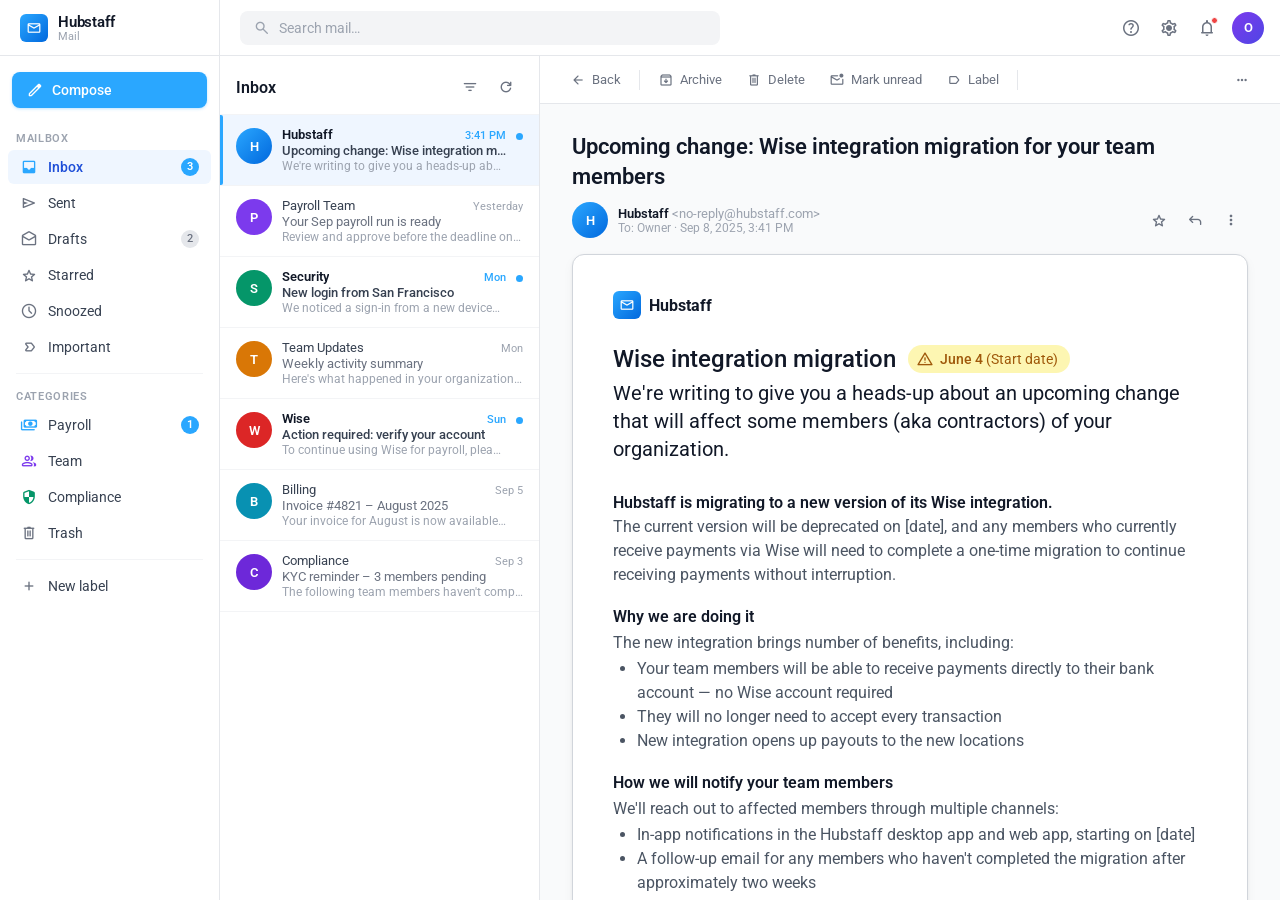
==== wise-email.html @ 93761c5d "Add Wise migration owner-side prototype (pre & post launch)" ====
<!DOCTYPE html>
<html lang="en">
<head>
<meta charset="UTF-8" />
<meta name="viewport" content="width=device-width, initial-scale=1" />
<title>Inbox – Hubstaff Mail</title>
<link rel="preconnect" href="https://fonts.googleapis.com" />
<link rel="preconnect" href="https://fonts.gstatic.com" crossorigin />
<link href="https://fonts.googleapis.com/css2?family=Roboto:wght@300;400;500;600;700&display=swap" rel="stylesheet" />
<link href="https://fonts.googleapis.com/css2?family=Material+Symbols+Rounded:opsz,wght,FILL,GRAD@18,400,0,0&display=swap" rel="stylesheet" />
<style>
  *, *::before, *::after { box-sizing: border-box; margin: 0; padding: 0; }

  html, body {
    height: 100%;
    font-family: 'Roboto', sans-serif;
    background: #f9fafb;
    color: #111827;
    overflow: hidden;
  }

  .icon {
    font-family: 'Material Symbols Rounded', sans-serif;
    font-weight: 400;
    font-style: normal;
    font-variation-settings: 'FILL' 0, 'wght' 400, 'GRAD' 0, 'opsz' 18;
    line-height: 1;
    display: inline-block;
    white-space: nowrap;
    user-select: none;
  }
  .icon-fill { font-variation-settings: 'FILL' 1, 'wght' 400, 'GRAD' 0, 'opsz' 18; }

  /* ══════════════════════════════════════════════════════════
     APP SHELL
  ══════════════════════════════════════════════════════════ */
  .app {
    display: flex;
    flex-direction: column;
    height: 100vh;
  }

  /* ── Global topbar ── */
  .topbar {
    height: 56px;
    background: #fff;
    border-bottom: 1px solid #e5e7eb;
    display: flex;
    align-items: center;
    padding: 0 16px 0 0;
    gap: 0;
    flex-shrink: 0;
    z-index: 10;
  }

  .topbar-brand {
    width: 220px;
    display: flex;
    align-items: center;
    gap: 10px;
    padding: 0 20px;
    flex-shrink: 0;
    border-right: 1px solid #e5e7eb;
    height: 100%;
  }

  .brand-logo {
    width: 28px;
    height: 28px;
    border-radius: 6px;
    background: linear-gradient(135deg, #2aa7ff 0%, #0168dd 100%);
    display: flex;
    align-items: center;
    justify-content: center;
    flex-shrink: 0;
  }

  .brand-name {
    font-size: 15px;
    font-weight: 600;
    color: #111827;
    letter-spacing: -0.2px;
  }

  .brand-app {
    font-size: 11px;
    font-weight: 400;
    color: #9ca3af;
    margin-top: -1px;
  }

  .topbar-search {
    flex: 1;
    display: flex;
    align-items: center;
    gap: 8px;
    background: #f3f4f6;
    border: 1px solid transparent;
    border-radius: 8px;
    padding: 7px 12px;
    margin: 0 20px;
    max-width: 480px;
    cursor: text;
    transition: border-color 0.15s, background 0.15s;
  }
  .topbar-search:focus-within {
    background: #fff;
    border-color: #2aa7ff;
  }
  .topbar-search input {
    border: none;
    background: transparent;
    outline: none;
    font-family: 'Roboto', sans-serif;
    font-size: 14px;
    color: #374151;
    width: 100%;
  }
  .topbar-search input::placeholder { color: #9ca3af; }

  .topbar-actions {
    display: flex;
    align-items: center;
    gap: 4px;
    margin-left: auto;
  }

  .topbar-icon-btn {
    width: 34px;
    height: 34px;
    border-radius: 6px;
    border: none;
    background: none;
    cursor: pointer;
    display: flex;
    align-items: center;
    justify-content: center;
    color: #6b7280;
    position: relative;
    transition: background 0.12s;
  }
  .topbar-icon-btn:hover { background: #f3f4f6; }

  .avatar {
    width: 32px;
    height: 32px;
    border-radius: 50%;
    background: linear-gradient(135deg, #7c3aed, #4f46e5);
    color: #fff;
    font-size: 13px;
    font-weight: 600;
    display: flex;
    align-items: center;
    justify-content: center;
    flex-shrink: 0;
    cursor: pointer;
    margin-left: 4px;
  }

  /* ── Main content (below topbar) ── */
  .main {
    display: flex;
    flex: 1;
    overflow: hidden;
  }

  /* ══════════════════════════════════════════════════════════
     LEFT SIDEBAR NAV
  ══════════════════════════════════════════════════════════ */
  .sidebar {
    width: 220px;
    background: #fff;
    border-right: 1px solid #e5e7eb;
    display: flex;
    flex-direction: column;
    flex-shrink: 0;
    padding: 12px 0;
    overflow-y: auto;
  }

  .sidebar-compose {
    margin: 4px 12px 16px;
    display: flex;
    align-items: center;
    gap: 8px;
    background: #2aa7ff;
    color: #fff;
    border: none;
    border-radius: 8px;
    padding: 9px 14px;
    font-family: 'Roboto', sans-serif;
    font-size: 14px;
    font-weight: 500;
    cursor: pointer;
    transition: background 0.15s, box-shadow 0.15s;
    box-shadow: 0 1px 3px rgba(42,167,255,0.3);
  }
  .sidebar-compose:hover { background: #1a8fe0; box-shadow: 0 2px 6px rgba(42,167,255,0.4); }

  .sidebar-section-label {
    font-size: 11px;
    font-weight: 600;
    text-transform: uppercase;
    letter-spacing: 0.06em;
    color: #9ca3af;
    padding: 8px 16px 4px;
  }

  .nav-item {
    display: flex;
    align-items: center;
    gap: 10px;
    padding: 8px 12px;
    margin: 1px 8px;
    border-radius: 6px;
    cursor: pointer;
    font-size: 14px;
    color: #374151;
    transition: background 0.1s;
    position: relative;
    border: none;
    background: none;
    width: calc(100% - 16px);
    text-align: left;
    font-family: 'Roboto', sans-serif;
  }
  .nav-item:hover { background: #f3f4f6; }
  .nav-item.active {
    background: #eff6ff;
    color: #1d4ed8;
    font-weight: 500;
  }
  .nav-item.active .nav-icon { color: #2aa7ff; }

  .nav-icon {
    font-size: 18px;
    color: #6b7280;
    flex-shrink: 0;
    line-height: 18px;
  }
  .nav-item.active .nav-icon { color: #2aa7ff; }

  .nav-label { flex: 1; }

  .nav-badge {
    background: #2aa7ff;
    color: #fff;
    font-size: 11px;
    font-weight: 600;
    border-radius: 10px;
    padding: 1px 6px;
    min-width: 18px;
    text-align: center;
    line-height: 16px;
  }

  .nav-badge-gray {
    background: #e5e7eb;
    color: #6b7280;
    font-size: 11px;
    font-weight: 500;
    border-radius: 10px;
    padding: 1px 6px;
    min-width: 18px;
    text-align: center;
    line-height: 16px;
  }

  .sidebar-divider {
    height: 1px;
    background: #f3f4f6;
    margin: 8px 16px;
  }

  /* ══════════════════════════════════════════════════════════
     INBOX LIST PANEL
  ══════════════════════════════════════════════════════════ */
  .inbox-panel {
    width: 320px;
    border-right: 1px solid #e5e7eb;
    display: flex;
    flex-direction: column;
    flex-shrink: 0;
    background: #fff;
  }

  .inbox-header {
    padding: 14px 16px 10px;
    display: flex;
    align-items: center;
    justify-content: space-between;
    border-bottom: 1px solid #f3f4f6;
  }

  .inbox-title {
    font-size: 16px;
    font-weight: 600;
    color: #111827;
  }

  .inbox-tools {
    display: flex;
    align-items: center;
    gap: 2px;
  }

  .inbox-list {
    flex: 1;
    overflow-y: auto;
  }

  .inbox-item {
    display: flex;
    align-items: flex-start;
    gap: 10px;
    padding: 12px 16px;
    border-bottom: 1px solid #f3f4f6;
    cursor: pointer;
    transition: background 0.1s;
    position: relative;
  }
  .inbox-item:hover { background: #f9fafb; }
  .inbox-item.selected { background: #eff6ff; }
  .inbox-item.selected::before {
    content: '';
    position: absolute;
    left: 0;
    top: 0;
    bottom: 0;
    width: 3px;
    background: #2aa7ff;
    border-radius: 0 2px 2px 0;
  }

  .inbox-avatar {
    width: 36px;
    height: 36px;
    border-radius: 50%;
    display: flex;
    align-items: center;
    justify-content: center;
    font-size: 13px;
    font-weight: 600;
    color: #fff;
    flex-shrink: 0;
    margin-top: 1px;
  }

  .inbox-item-body { flex: 1; min-width: 0; }

  .inbox-item-row1 {
    display: flex;
    justify-content: space-between;
    align-items: baseline;
    gap: 8px;
  }

  .inbox-sender {
    font-size: 13px;
    font-weight: 600;
    color: #111827;
    white-space: nowrap;
    overflow: hidden;
    text-overflow: ellipsis;
  }
  .inbox-item:not(.unread) .inbox-sender { font-weight: 400; color: #374151; }

  .inbox-time {
    font-size: 11px;
    color: #9ca3af;
    white-space: nowrap;
    flex-shrink: 0;
  }
  .inbox-item.unread .inbox-time { color: #2aa7ff; font-weight: 500; }

  .inbox-subject {
    font-size: 13px;
    font-weight: 500;
    color: #374151;
    white-space: nowrap;
    overflow: hidden;
    text-overflow: ellipsis;
    margin-top: 1px;
  }
  .inbox-item:not(.unread) .inbox-subject { font-weight: 400; color: #6b7280; }

  .inbox-preview {
    font-size: 12px;
    color: #9ca3af;
    white-space: nowrap;
    overflow: hidden;
    text-overflow: ellipsis;
    margin-top: 1px;
  }

  .unread-dot {
    width: 7px;
    height: 7px;
    border-radius: 50%;
    background: #2aa7ff;
    flex-shrink: 0;
    margin-top: 6px;
  }

  /* ══════════════════════════════════════════════════════════
     EMAIL READING PANE
  ══════════════════════════════════════════════════════════ */
  .email-pane {
    flex: 1;
    display: flex;
    flex-direction: column;
    overflow: hidden;
    background: #f9fafb;
  }

  .email-pane-toolbar {
    height: 48px;
    background: #fff;
    border-bottom: 1px solid #e5e7eb;
    display: flex;
    align-items: center;
    padding: 0 20px;
    gap: 4px;
    flex-shrink: 0;
  }

  .toolbar-btn {
    display: flex;
    align-items: center;
    gap: 6px;
    padding: 5px 10px;
    border: none;
    border-radius: 6px;
    background: none;
    font-family: 'Roboto', sans-serif;
    font-size: 13px;
    color: #6b7280;
    cursor: pointer;
    transition: background 0.1s;
  }
  .toolbar-btn:hover { background: #f3f4f6; color: #374151; }
  .toolbar-btn .icon { font-size: 16px; }

  .toolbar-sep {
    width: 1px;
    height: 20px;
    background: #e5e7eb;
    margin: 0 4px;
  }

  .email-scroll {
    flex: 1;
    overflow-y: auto;
    padding: 28px 32px;
    display: flex;
    flex-direction: column;
    align-items: center;
  }

  /* ── Email subject header (above the card) ── */
  .email-subject-header {
    width: 100%;
    max-width: 760px;
    margin-bottom: 16px;
  }

  .email-subject-title {
    font-size: 22px;
    font-weight: 600;
    color: #111827;
    line-height: 30px;
    margin-bottom: 10px;
  }

  .email-meta-row {
    display: flex;
    align-items: center;
    gap: 10px;
  }

  .email-meta-avatar {
    width: 36px;
    height: 36px;
    border-radius: 50%;
    background: linear-gradient(135deg, #2aa7ff, #0168dd);
    display: flex;
    align-items: center;
    justify-content: center;
    font-size: 13px;
    font-weight: 600;
    color: #fff;
    flex-shrink: 0;
  }

  .email-meta-info { flex: 1; }

  .email-meta-sender {
    font-size: 13px;
    font-weight: 600;
    color: #111827;
  }

  .email-meta-addr {
    font-size: 12px;
    color: #9ca3af;
  }

  .email-meta-date {
    font-size: 12px;
    color: #9ca3af;
  }

  .email-meta-actions {
    display: flex;
    gap: 2px;
  }

  /* ══════════════════════════════════════════════════════════
     EMAIL CARD — Figma node 1034:335461, pixel-perfect
  ══════════════════════════════════════════════════════════ */
  .email-card {
    width: 100%;
    max-width: 760px;
    background: #fff;
    border: 1px solid #d1d5db;
    border-radius: 12px;
    padding: 36px 40px;
    display: flex;
    flex-direction: column;
    gap: 24px;
    box-shadow: 0 1px 3px rgba(0,0,0,0.06), 0 4px 12px rgba(0,0,0,0.04);
  }

  .email-logo {
    width: 124px;
    height: 27px;
    display: block;
    object-fit: contain;
    flex-shrink: 0;
  }

  .email-content {
    display: flex;
    flex-direction: column;
    gap: 28px;
  }

  /* Title block */
  .email-title-row { display: flex; flex-direction: column; gap: 4px; }

  .email-heading-row {
    display: flex;
    align-items: center;
    gap: 12px;
    flex-wrap: wrap;
  }

  .email-heading {
    font-size: 24px;
    font-weight: 500;
    line-height: 32px;
    color: #111827;
  }

  .pill-warning {
    display: inline-flex;
    align-items: center;
    background: #fdf6b2;
    border-radius: 9999px;
    padding: 4px 0;
    flex-shrink: 0;
  }
  .pill-warning-icon {
    display: flex;
    align-items: center;
    padding-left: 8px;
    padding-right: 2px;
  }
  .pill-warning-text {
    padding: 0 12px 0 4px;
    font-size: 14px;
    line-height: 20px;
    color: #9f580a;
  }
  .pill-warning-text strong { font-weight: 500; }

  .email-intro {
    font-size: 20px;
    font-weight: 400;
    line-height: 28px;
    color: #111827;
  }

  /* Sections */
  .email-sections { display: flex; flex-direction: column; gap: 20px; }
  .email-section  { display: flex; flex-direction: column; gap: 4px; }

  .sec-heading {
    font-size: 16px;
    font-weight: 600;
    line-height: 20px;
    color: #111827;
  }

  .sec-body {
    font-size: 16px;
    font-weight: 400;
    line-height: 24px;
    color: #4b5563;
  }
  .sec-body strong { font-weight: 600; color: #111827; }
  .sec-body b      { font-weight: 500; color: #111827; }

  .sec-body ul {
    list-style: disc;
    padding-left: 24px;
    margin: 0;
  }
  .sec-body ul li { line-height: 24px; }
  .sec-body p + ul { margin-top: 2px; }
  .sec-body ul + p { margin-top: 4px; }

  .email-divider {
    width: 100%;
    height: 1px;
    background: #e5e7eb;
  }

  /* Tracking row with CTA */
  .tracking-row {
    display: flex;
    align-items: flex-start;
    gap: 20px;
  }
  .tracking-text { flex: 1 0 0; min-width: 0; }
  .tracking-text .sec-body { margin-top: 4px; color: #6b7280; }
  .tracking-text .sec-body .inline-bold { color: #111827; font-weight: 400; }

  .btn-cta {
    display: inline-flex;
    align-items: center;
    gap: 8px;
    background: #2aa7ff;
    border: none;
    border-radius: 6px;
    padding: 6px 14px;
    font-family: 'Roboto', sans-serif;
    font-size: 14px;
    font-weight: 400;
    line-height: 20px;
    color: #fff;
    white-space: nowrap;
    cursor: pointer;
    text-decoration: none;
    flex-shrink: 0;
    margin-top: 2px;
    transition: background 0.15s, box-shadow 0.15s;
    box-shadow: 0 1px 3px rgba(42,167,255,0.3);
  }
  .btn-cta:hover { background: #1a8fe0; box-shadow: 0 2px 6px rgba(42,167,255,0.4); }

  /* Help links */
  .help-links { list-style: disc; padding-left: 24px; display: flex; flex-direction: column; gap: 4px; }
  .help-links li a {
    font-size: 16px;
    line-height: 20px;
    color: #0168dd;
    text-decoration: underline;
    text-underline-offset: 2px;
  }
  .help-links li a:hover { color: #0150b3; }

  /* Scrollbar */
  ::-webkit-scrollbar { width: 6px; height: 6px; }
  ::-webkit-scrollbar-track { background: transparent; }
  ::-webkit-scrollbar-thumb { background: #d1d5db; border-radius: 3px; }
  ::-webkit-scrollbar-thumb:hover { background: #9ca3af; }
</style>
</head>
<body>
<div class="app">

  <!-- ══════════ TOPBAR ══════════ -->
  <header class="topbar">
    <div class="topbar-brand">
      <div class="brand-logo">
        <span class="icon" style="font-size:16px;color:#fff;">mail</span>
      </div>
      <div>
        <div class="brand-name">Hubstaff</div>
        <div class="brand-app">Mail</div>
      </div>
    </div>

    <div class="topbar-search">
      <span class="icon" style="font-size:18px;color:#9ca3af;">search</span>
      <input type="text" placeholder="Search mail…" />
    </div>

    <div class="topbar-actions">
      <button class="topbar-icon-btn" title="Help">
        <span class="icon" style="font-size:20px;">help_outline</span>
      </button>
      <button class="topbar-icon-btn" title="Settings">
        <span class="icon" style="font-size:20px;">settings</span>
      </button>
      <button class="topbar-icon-btn" title="Notifications" style="position:relative;">
        <span class="icon" style="font-size:20px;">notifications_none</span>
        <span style="position:absolute;top:6px;right:6px;width:7px;height:7px;background:#ef4444;border-radius:50%;border:1.5px solid #fff;"></span>
      </button>
      <div class="avatar" title="Owner">O</div>
    </div>
  </header>

  <!-- ══════════ MAIN ══════════ -->
  <div class="main">

    <!-- ══════════ LEFT SIDEBAR ══════════ -->
    <nav class="sidebar">
      <button class="sidebar-compose">
        <span class="icon" style="font-size:18px;">edit</span>
        Compose
      </button>

      <div class="sidebar-section-label">Mailbox</div>

      <button class="nav-item active">
        <span class="icon icon-fill nav-icon">inbox</span>
        <span class="nav-label">Inbox</span>
        <span class="nav-badge">3</span>
      </button>

      <button class="nav-item">
        <span class="icon nav-icon">send</span>
        <span class="nav-label">Sent</span>
      </button>

      <button class="nav-item">
        <span class="icon nav-icon">drafts</span>
        <span class="nav-label">Drafts</span>
        <span class="nav-badge-gray">2</span>
      </button>

      <button class="nav-item">
        <span class="icon nav-icon">star_border</span>
        <span class="nav-label">Starred</span>
      </button>

      <button class="nav-item">
        <span class="icon nav-icon">schedule</span>
        <span class="nav-label">Snoozed</span>
      </button>

      <button class="nav-item">
        <span class="icon nav-icon">label_important</span>
        <span class="nav-label">Important</span>
      </button>

      <div class="sidebar-divider"></div>

      <div class="sidebar-section-label">Categories</div>

      <button class="nav-item">
        <span class="icon nav-icon" style="color:#2aa7ff;">payments</span>
        <span class="nav-label">Payroll</span>
        <span class="nav-badge">1</span>
      </button>

      <button class="nav-item">
        <span class="icon nav-icon" style="color:#7c3aed;">group</span>
        <span class="nav-label">Team</span>
      </button>

      <button class="nav-item">
        <span class="icon nav-icon" style="color:#059669;">security</span>
        <span class="nav-label">Compliance</span>
      </button>

      <button class="nav-item">
        <span class="icon nav-icon">delete_outline</span>
        <span class="nav-label">Trash</span>
      </button>

      <div class="sidebar-divider"></div>

      <button class="nav-item">
        <span class="icon nav-icon">add</span>
        <span class="nav-label">New label</span>
      </button>
    </nav>

    <!-- ══════════ INBOX LIST ══════════ -->
    <div class="inbox-panel">
      <div class="inbox-header">
        <span class="inbox-title">Inbox</span>
        <div class="inbox-tools">
          <button class="topbar-icon-btn"><span class="icon" style="font-size:18px;">filter_list</span></button>
          <button class="topbar-icon-btn"><span class="icon" style="font-size:18px;">refresh</span></button>
        </div>
      </div>

      <div class="inbox-list">

        <!-- Selected / open email -->
        <div class="inbox-item selected unread">
          <div class="inbox-avatar" style="background:linear-gradient(135deg,#2aa7ff,#0168dd);">H</div>
          <div class="inbox-item-body">
            <div class="inbox-item-row1">
              <span class="inbox-sender">Hubstaff</span>
              <span class="inbox-time">3:41 PM</span>
            </div>
            <div class="inbox-subject">Upcoming change: Wise integration migration for your team members</div>
            <div class="inbox-preview">We're writing to give you a heads-up about an upcoming…</div>
          </div>
          <div class="unread-dot"></div>
        </div>

        <div class="inbox-item">
          <div class="inbox-avatar" style="background:#7c3aed;">P</div>
          <div class="inbox-item-body">
            <div class="inbox-item-row1">
              <span class="inbox-sender">Payroll Team</span>
              <span class="inbox-time">Yesterday</span>
            </div>
            <div class="inbox-subject">Your Sep payroll run is ready</div>
            <div class="inbox-preview">Review and approve before the deadline on Sep 29…</div>
          </div>
        </div>

        <div class="inbox-item unread">
          <div class="inbox-avatar" style="background:#059669;">S</div>
          <div class="inbox-item-body">
            <div class="inbox-item-row1">
              <span class="inbox-sender">Security</span>
              <span class="inbox-time">Mon</span>
            </div>
            <div class="inbox-subject">New login from San Francisco</div>
            <div class="inbox-preview">We noticed a sign-in from a new device…</div>
          </div>
          <div class="unread-dot"></div>
        </div>

        <div class="inbox-item">
          <div class="inbox-avatar" style="background:#d97706;">T</div>
          <div class="inbox-item-body">
            <div class="inbox-item-row1">
              <span class="inbox-sender">Team Updates</span>
              <span class="inbox-time">Mon</span>
            </div>
            <div class="inbox-subject">Weekly activity summary</div>
            <div class="inbox-preview">Here's what happened in your organization last week…</div>
          </div>
        </div>

        <div class="inbox-item unread">
          <div class="inbox-avatar" style="background:#dc2626;">W</div>
          <div class="inbox-item-body">
            <div class="inbox-item-row1">
              <span class="inbox-sender">Wise</span>
              <span class="inbox-time">Sun</span>
            </div>
            <div class="inbox-subject">Action required: verify your account</div>
            <div class="inbox-preview">To continue using Wise for payroll, please verify…</div>
          </div>
          <div class="unread-dot"></div>
        </div>

        <div class="inbox-item">
          <div class="inbox-avatar" style="background:#0891b2;">B</div>
          <div class="inbox-item-body">
            <div class="inbox-item-row1">
              <span class="inbox-sender">Billing</span>
              <span class="inbox-time">Sep 5</span>
            </div>
            <div class="inbox-subject">Invoice #4821 – August 2025</div>
            <div class="inbox-preview">Your invoice for August is now available…</div>
          </div>
        </div>

        <div class="inbox-item">
          <div class="inbox-avatar" style="background:#6d28d9;">C</div>
          <div class="inbox-item-body">
            <div class="inbox-item-row1">
              <span class="inbox-sender">Compliance</span>
              <span class="inbox-time">Sep 3</span>
            </div>
            <div class="inbox-subject">KYC reminder – 3 members pending</div>
            <div class="inbox-preview">The following team members haven't completed KYC…</div>
          </div>
        </div>

      </div>
    </div>

    <!-- ══════════ EMAIL READING PANE ══════════ -->
    <div class="email-pane">
      <!-- Toolbar -->
      <div class="email-pane-toolbar">
        <button class="toolbar-btn">
          <span class="icon">arrow_back</span>
          Back
        </button>
        <div class="toolbar-sep"></div>
        <button class="toolbar-btn"><span class="icon">archive</span> Archive</button>
        <button class="toolbar-btn"><span class="icon">delete_outline</span> Delete</button>
        <button class="toolbar-btn"><span class="icon">mark_email_unread</span> Mark unread</button>
        <button class="toolbar-btn"><span class="icon">label_outline</span> Label</button>
        <div class="toolbar-sep"></div>
        <button class="toolbar-btn" style="margin-left:auto;"><span class="icon">more_horiz</span></button>
      </div>

      <!-- Scroll area -->
      <div class="email-scroll">

        <!-- Subject + sender meta above the card -->
        <div class="email-subject-header">
          <h1 class="email-subject-title">Upcoming change: Wise integration migration for your team members</h1>
          <div class="email-meta-row">
            <div class="email-meta-avatar">H</div>
            <div class="email-meta-info">
              <div class="email-meta-sender">Hubstaff <span style="font-weight:400;color:#9ca3af;">&lt;no-reply@hubstaff.com&gt;</span></div>
              <div class="email-meta-addr">To: Owner · Sep 8, 2025, 3:41 PM</div>
            </div>
            <div class="email-meta-actions">
              <button class="topbar-icon-btn"><span class="icon" style="font-size:18px;">star_border</span></button>
              <button class="topbar-icon-btn"><span class="icon" style="font-size:18px;">reply</span></button>
              <button class="topbar-icon-btn"><span class="icon" style="font-size:18px;">more_vert</span></button>
            </div>
          </div>
        </div>

        <!-- ─── EMAIL CARD — Figma 1034:335461 pixel-perfect ─── -->
        <div class="email-card">

          <!-- Hubstaff logo -->
          <img
            src="https://www.figma.com/api/mcp/asset/c0005088-0ebf-4650-bfe9-666f5b1b92e7"
            alt="Hubstaff"
            class="email-logo"
            onerror="this.style.display='none';this.insertAdjacentHTML('afterend','<div style=\'display:flex;align-items:center;gap:8px;\'><div style=\'width:28px;height:28px;border-radius:6px;background:linear-gradient(135deg,#2aa7ff,#0168dd);display:flex;align-items:center;justify-content:center;\'><span style=\'font-family:Material Symbols Rounded,sans-serif;font-size:16px;color:#fff;\'>&#xe158;</span></div><span style=\'font-size:16px;font-weight:700;color:#111827;\'>Hubstaff</span></div>');"
          />

          <div class="email-content">

            <!-- ── Title + intro ── -->
            <div class="email-title-row">
              <div class="email-heading-row">
                <h2 class="email-heading">Wise integration migration</h2>
                <div class="pill-warning">
                  <div class="pill-warning-icon">
                    <span class="icon" style="font-size:18px;color:#9f580a;">warning</span>
                  </div>
                  <span class="pill-warning-text"><strong>June 4</strong> (Start date)</span>
                </div>
              </div>
              <p class="email-intro">
                We're writing to give you a heads-up about an upcoming change that will affect some members (aka contractors) of your organization.
              </p>
            </div>

            <!-- ── Body sections ── -->
            <div class="email-sections">

              <div class="email-section">
                <p class="sec-body">
                  <strong>Hubstaff is migrating to a new version of its Wise integration.</strong><br/>
                  The current version will be deprecated on [date], and any members who currently receive payments via Wise will need to complete a one-time migration to continue receiving payments without interruption.
                </p>
              </div>

              <div class="email-section">
                <p class="sec-heading">Why we are doing it</p>
                <div class="sec-body">
                  <p>The new integration brings number of benefits, including:</p>
                  <ul>
                    <li>Your team members will be able to receive payments directly to their bank account — no Wise account required</li>
                    <li>They will no longer need to accept every transaction</li>
                    <li>New integration opens up payouts to the new locations</li>
                  </ul>
                </div>
              </div>

              <div class="email-section">
                <p class="sec-heading">How we will notify your team members</p>
                <div class="sec-body">
                  <p>We'll reach out to affected members through multiple channels:</p>
                  <ul>
                    <li>In-app notifications in the Hubstaff desktop app and web app, starting on [date]</li>
                    <li>A follow-up email for any members who haven't completed the migration after approximately two weeks</li>
                  </ul>
                  <p>The migration itself takes <b>less than 10 minutes</b> and only needs to be done once.</p>
                </div>
              </div>

              <div class="email-section">
                <p class="sec-body">
                  <strong>No action is required from you</strong><br/>
                  Your members will be guided through the migration directly.
                </p>
              </div>

              <div class="email-divider"></div>

              <!-- Tracking + CTA -->
              <div class="tracking-row">
                <div class="tracking-text">
                  <p class="sec-heading">Tracking progress from your end</p>
                  <p class="sec-body">
                    Once migration starts, you can track your team's progress on the
                    <span class="inline-bold">Manage Payroll page</span>,
                    where each member's status is visible at a glance.
                  </p>
                </div>
                <a href="wise-integrations.html" class="btn-cta">
                  Track migration progress
                  <span class="icon" style="font-size:18px;color:#fff;">arrow_forward</span>
                </a>
              </div>

              <div class="email-divider"></div>

              <div class="email-section">
                <p class="sec-heading">Need help?</p>
                <div style="display:flex;flex-direction:column;gap:8px;">
                  <p class="sec-body" style="color:#6b7280;">
                    If you or your members have questions about the migration, the following resources are available:
                  </p>
                  <ul class="help-links">
                    <li><a href="#">View the FAQ</a></li>
                    <li><a href="#">Contact our support team</a></li>
                  </ul>
                </div>
              </div>

            </div>
          </div>
        </div>

        <!-- Bottom padding -->
        <div style="height:40px;"></div>
      </div>
    </div>

  </div><!-- /.main -->
</div><!-- /.app -->
</body>
</html>
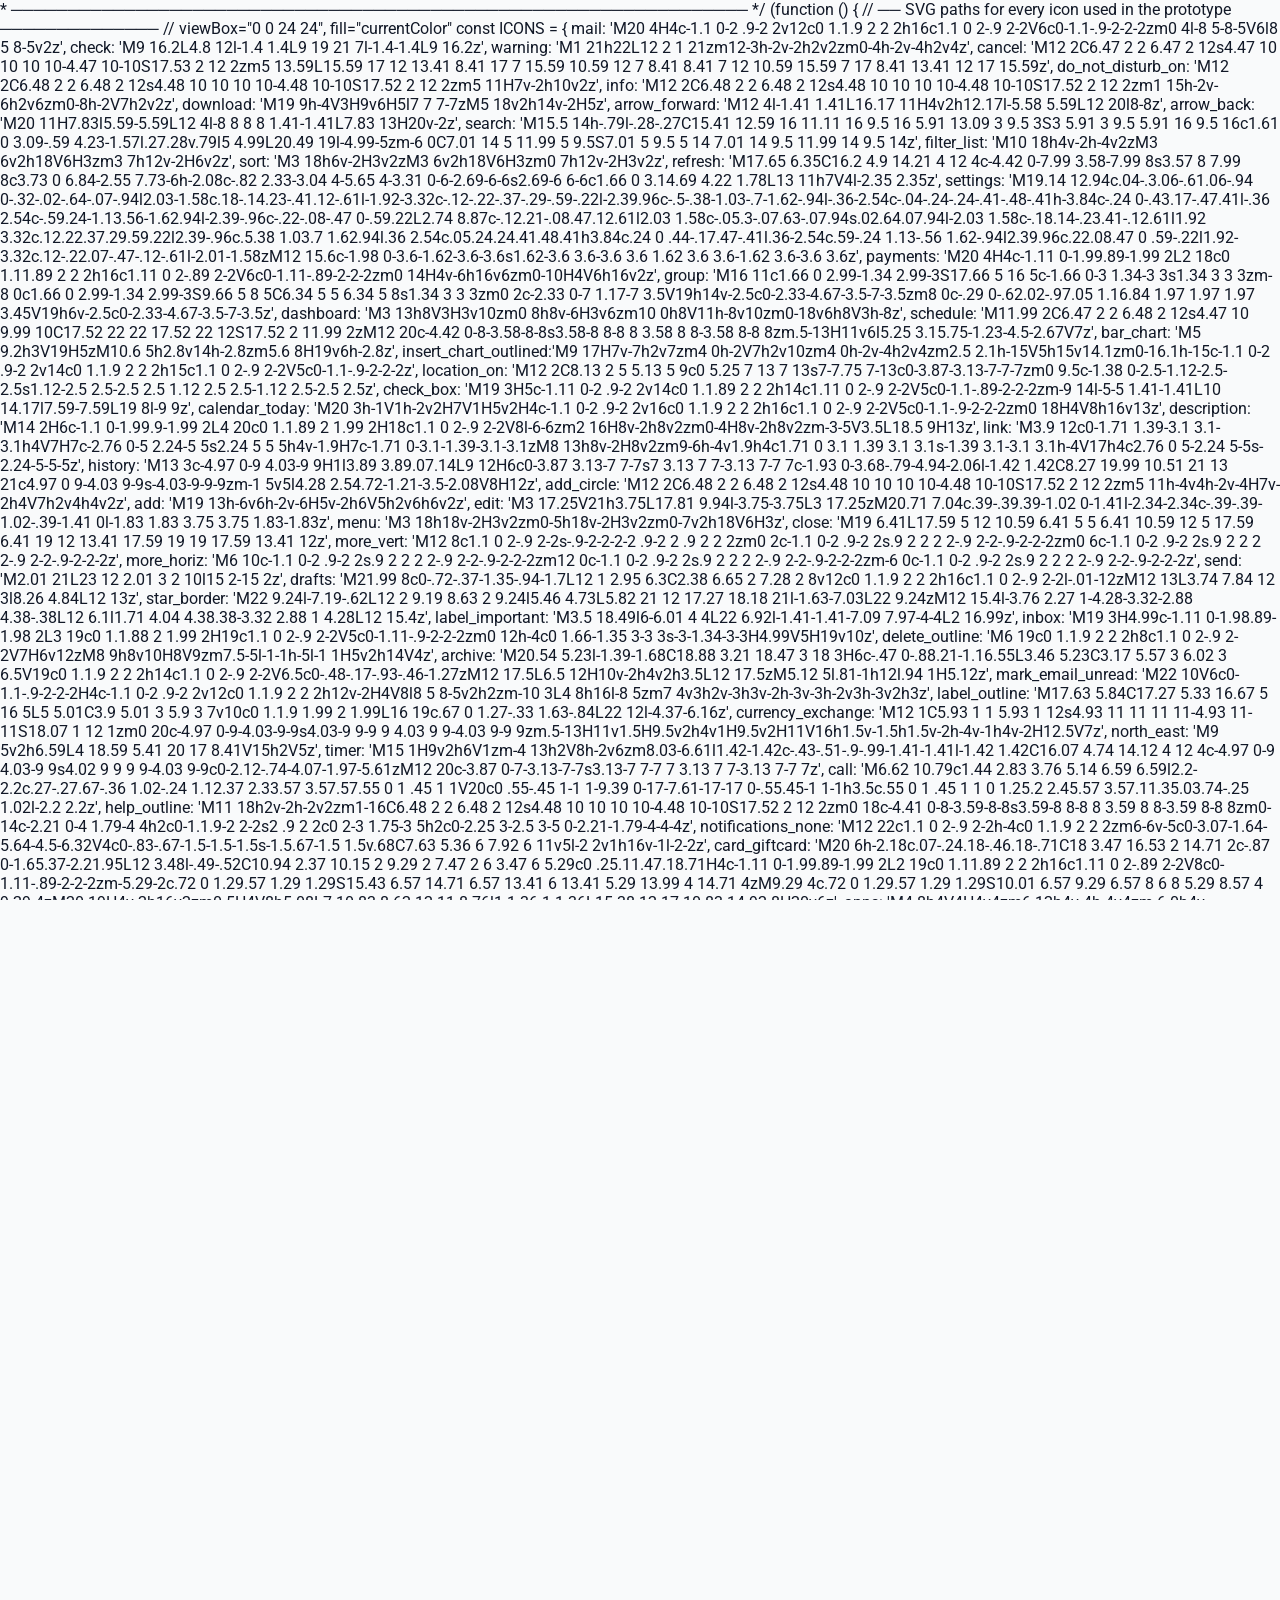
==== commit 43030cd9: "Fix icon fallback: SVG className TypeError was killing forEach loop" ====
--- a/wise-email.html
+++ b/wise-email.html
@@ -7,7 +7,6 @@
 <link rel="preconnect" href="https://fonts.googleapis.com" />
 <link rel="preconnect" href="https://fonts.gstatic.com" crossorigin />
 <link href="https://fonts.googleapis.com/css2?family=Roboto:wght@300;400;500;600;700&display=swap" rel="stylesheet" />
-<link href="https://fonts.googleapis.com/css2?family=Material+Symbols+Rounded:opsz,wght,FILL,GRAD@18,400,0,0&display=swap" rel="stylesheet" />
 <style>
   *, *::before, *::after { box-sizing: border-box; margin: 0; padding: 0; }
 
@@ -21,13 +20,25 @@
 
   .icon {
     font-family: 'Material Symbols Rounded', sans-serif;
-    font-weight: 400;
+    font-weight: normal;
     font-style: normal;
+    font-size: inherit;
     font-variation-settings: 'FILL' 0, 'wght' 400, 'GRAD' 0, 'opsz' 18;
     line-height: 1;
     display: inline-block;
     white-space: nowrap;
     user-select: none;
+    /* Cross-browser ligature support */
+    letter-spacing: normal;
+    text-transform: none;
+    word-wrap: normal;
+    direction: ltr;
+    font-feature-settings: 'liga' 1;
+    -webkit-font-feature-settings: 'liga' 1;
+    -moz-font-feature-settings: 'liga' 1;
+    -webkit-font-smoothing: antialiased;
+    -moz-osx-font-smoothing: grayscale;
+    text-rendering: optimizeLegibility;
   }
   .icon-fill { font-variation-settings: 'FILL' 1, 'wght' 400, 'GRAD' 0, 'opsz' 18; }
 
@@ -676,6 +687,148 @@
   ::-webkit-scrollbar-thumb { background: #d1d5db; border-radius: 3px; }
   ::-webkit-scrollbar-thumb:hover { background: #9ca3af; }
 </style>
+<script>
+/**
+ * icon-fallback.js
+ * ─────────────────────────────────────────────────────────────────
+ * Detects when Material Symbols Rounded fails to load (e.g. Brave
+ * shields, offline, ad blocker) and replaces every .icon span with
+ * an inline SVG — so icons always render regardless of network or
+ * browser security settings.
+ *
+ * Add to any prototype page:
+ *   <script src="icon-fallback.js"></script>
+ * ─────────────────────────────────────────────────────────────────
+ */
+(function () {
+  // ── SVG paths for every icon used in the prototype ──────────────
+  // viewBox="0 0 24 24", fill="currentColor"
+  const ICONS = {
+    mail:                 'M20 4H4c-1.1 0-2 .9-2 2v12c0 1.1.9 2 2 2h16c1.1 0 2-.9 2-2V6c0-1.1-.9-2-2-2zm0 4l-8 5-8-5V6l8 5 8-5v2z',
+    check:               'M9 16.2L4.8 12l-1.4 1.4L9 19 21 7l-1.4-1.4L9 16.2z',
+    warning:             'M1 21h22L12 2 1 21zm12-3h-2v-2h2v2zm0-4h-2v-4h2v4z',
+    cancel:              'M12 2C6.47 2 2 6.47 2 12s4.47 10 10 10 10-4.47 10-10S17.53 2 12 2zm5 13.59L15.59 17 12 13.41 8.41 17 7 15.59 10.59 12 7 8.41 8.41 7 12 10.59 15.59 7 17 8.41 13.41 12 17 15.59z',
+    do_not_disturb_on:   'M12 2C6.48 2 2 6.48 2 12s4.48 10 10 10 10-4.48 10-10S17.52 2 12 2zm5 11H7v-2h10v2z',
+    info:                'M12 2C6.48 2 2 6.48 2 12s4.48 10 10 10 10-4.48 10-10S17.52 2 12 2zm1 15h-2v-6h2v6zm0-8h-2V7h2v2z',
+    download:            'M19 9h-4V3H9v6H5l7 7 7-7zM5 18v2h14v-2H5z',
+    arrow_forward:       'M12 4l-1.41 1.41L16.17 11H4v2h12.17l-5.58 5.59L12 20l8-8z',
+    arrow_back:          'M20 11H7.83l5.59-5.59L12 4l-8 8 8 8 1.41-1.41L7.83 13H20v-2z',
+    search:              'M15.5 14h-.79l-.28-.27C15.41 12.59 16 11.11 16 9.5 16 5.91 13.09 3 9.5 3S3 5.91 3 9.5 5.91 16 9.5 16c1.61 0 3.09-.59 4.23-1.57l.27.28v.79l5 4.99L20.49 19l-4.99-5zm-6 0C7.01 14 5 11.99 5 9.5S7.01 5 9.5 5 14 7.01 14 9.5 11.99 14 9.5 14z',
+    filter_list:         'M10 18h4v-2h-4v2zM3 6v2h18V6H3zm3 7h12v-2H6v2z',
+    sort:                'M3 18h6v-2H3v2zM3 6v2h18V6H3zm0 7h12v-2H3v2z',
+    refresh:             'M17.65 6.35C16.2 4.9 14.21 4 12 4c-4.42 0-7.99 3.58-7.99 8s3.57 8 7.99 8c3.73 0 6.84-2.55 7.73-6h-2.08c-.82 2.33-3.04 4-5.65 4-3.31 0-6-2.69-6-6s2.69-6 6-6c1.66 0 3.14.69 4.22 1.78L13 11h7V4l-2.35 2.35z',
+    settings:            'M19.14 12.94c.04-.3.06-.61.06-.94 0-.32-.02-.64-.07-.94l2.03-1.58c.18-.14.23-.41.12-.61l-1.92-3.32c-.12-.22-.37-.29-.59-.22l-2.39.96c-.5-.38-1.03-.7-1.62-.94l-.36-2.54c-.04-.24-.24-.41-.48-.41h-3.84c-.24 0-.43.17-.47.41l-.36 2.54c-.59.24-1.13.56-1.62.94l-2.39-.96c-.22-.08-.47 0-.59.22L2.74 8.87c-.12.21-.08.47.12.61l2.03 1.58c-.05.3-.07.63-.07.94s.02.64.07.94l-2.03 1.58c-.18.14-.23.41-.12.61l1.92 3.32c.12.22.37.29.59.22l2.39-.96c.5.38 1.03.7 1.62.94l.36 2.54c.05.24.24.41.48.41h3.84c.24 0 .44-.17.47-.41l.36-2.54c.59-.24 1.13-.56 1.62-.94l2.39.96c.22.08.47 0 .59-.22l1.92-3.32c.12-.22.07-.47-.12-.61l-2.01-1.58zM12 15.6c-1.98 0-3.6-1.62-3.6-3.6s1.62-3.6 3.6-3.6 3.6 1.62 3.6 3.6-1.62 3.6-3.6 3.6z',
+    payments:            'M20 4H4c-1.11 0-1.99.89-1.99 2L2 18c0 1.11.89 2 2 2h16c1.11 0 2-.89 2-2V6c0-1.11-.89-2-2-2zm0 14H4v-6h16v6zm0-10H4V6h16v2z',
+    group:               'M16 11c1.66 0 2.99-1.34 2.99-3S17.66 5 16 5c-1.66 0-3 1.34-3 3s1.34 3 3 3zm-8 0c1.66 0 2.99-1.34 2.99-3S9.66 5 8 5C6.34 5 5 6.34 5 8s1.34 3 3 3zm0 2c-2.33 0-7 1.17-7 3.5V19h14v-2.5c0-2.33-4.67-3.5-7-3.5zm8 0c-.29 0-.62.02-.97.05 1.16.84 1.97 1.97 1.97 3.45V19h6v-2.5c0-2.33-4.67-3.5-7-3.5z',
+    dashboard:           'M3 13h8V3H3v10zm0 8h8v-6H3v6zm10 0h8V11h-8v10zm0-18v6h8V3h-8z',
+    schedule:            'M11.99 2C6.47 2 2 6.48 2 12s4.47 10 9.99 10C17.52 22 22 17.52 22 12S17.52 2 11.99 2zM12 20c-4.42 0-8-3.58-8-8s3.58-8 8-8 8 3.58 8 8-3.58 8-8 8zm.5-13H11v6l5.25 3.15.75-1.23-4.5-2.67V7z',
+    bar_chart:           'M5 9.2h3V19H5zM10.6 5h2.8v14h-2.8zm5.6 8H19v6h-2.8z',
+    insert_chart_outlined:'M9 17H7v-7h2v7zm4 0h-2V7h2v10zm4 0h-2v-4h2v4zm2.5 2.1h-15V5h15v14.1zm0-16.1h-15c-1.1 0-2 .9-2 2v14c0 1.1.9 2 2 2h15c1.1 0 2-.9 2-2V5c0-1.1-.9-2-2-2z',
+    location_on:         'M12 2C8.13 2 5 5.13 5 9c0 5.25 7 13 7 13s7-7.75 7-13c0-3.87-3.13-7-7-7zm0 9.5c-1.38 0-2.5-1.12-2.5-2.5s1.12-2.5 2.5-2.5 2.5 1.12 2.5 2.5-1.12 2.5-2.5 2.5z',
+    check_box:           'M19 3H5c-1.11 0-2 .9-2 2v14c0 1.1.89 2 2 2h14c1.11 0 2-.9 2-2V5c0-1.1-.89-2-2-2zm-9 14l-5-5 1.41-1.41L10 14.17l7.59-7.59L19 8l-9 9z',
+    calendar_today:      'M20 3h-1V1h-2v2H7V1H5v2H4c-1.1 0-2 .9-2 2v16c0 1.1.9 2 2 2h16c1.1 0 2-.9 2-2V5c0-1.1-.9-2-2-2zm0 18H4V8h16v13z',
+    description:         'M14 2H6c-1.1 0-1.99.9-1.99 2L4 20c0 1.1.89 2 1.99 2H18c1.1 0 2-.9 2-2V8l-6-6zm2 16H8v-2h8v2zm0-4H8v-2h8v2zm-3-5V3.5L18.5 9H13z',
+    link:                'M3.9 12c0-1.71 1.39-3.1 3.1-3.1h4V7H7c-2.76 0-5 2.24-5 5s2.24 5 5 5h4v-1.9H7c-1.71 0-3.1-1.39-3.1-3.1zM8 13h8v-2H8v2zm9-6h-4v1.9h4c1.71 0 3.1 1.39 3.1 3.1s-1.39 3.1-3.1 3.1h-4V17h4c2.76 0 5-2.24 5-5s-2.24-5-5-5z',
+    history:             'M13 3c-4.97 0-9 4.03-9 9H1l3.89 3.89.07.14L9 12H6c0-3.87 3.13-7 7-7s7 3.13 7 7-3.13 7-7 7c-1.93 0-3.68-.79-4.94-2.06l-1.42 1.42C8.27 19.99 10.51 21 13 21c4.97 0 9-4.03 9-9s-4.03-9-9-9zm-1 5v5l4.28 2.54.72-1.21-3.5-2.08V8H12z',
+    add_circle:          'M12 2C6.48 2 2 6.48 2 12s4.48 10 10 10 10-4.48 10-10S17.52 2 12 2zm5 11h-4v4h-2v-4H7v-2h4V7h2v4h4v2z',
+    add:                 'M19 13h-6v6h-2v-6H5v-2h6V5h2v6h6v2z',
+    edit:                'M3 17.25V21h3.75L17.81 9.94l-3.75-3.75L3 17.25zM20.71 7.04c.39-.39.39-1.02 0-1.41l-2.34-2.34c-.39-.39-1.02-.39-1.41 0l-1.83 1.83 3.75 3.75 1.83-1.83z',
+    menu:                'M3 18h18v-2H3v2zm0-5h18v-2H3v2zm0-7v2h18V6H3z',
+    close:               'M19 6.41L17.59 5 12 10.59 6.41 5 5 6.41 10.59 12 5 17.59 6.41 19 12 13.41 17.59 19 19 17.59 13.41 12z',
+    more_vert:           'M12 8c1.1 0 2-.9 2-2s-.9-2-2-2-2 .9-2 2 .9 2 2 2zm0 2c-1.1 0-2 .9-2 2s.9 2 2 2 2-.9 2-2-.9-2-2-2zm0 6c-1.1 0-2 .9-2 2s.9 2 2 2 2-.9 2-2-.9-2-2-2z',
+    more_horiz:          'M6 10c-1.1 0-2 .9-2 2s.9 2 2 2 2-.9 2-2-.9-2-2-2zm12 0c-1.1 0-2 .9-2 2s.9 2 2 2 2-.9 2-2-.9-2-2-2zm-6 0c-1.1 0-2 .9-2 2s.9 2 2 2 2-.9 2-2-.9-2-2-2z',
+    send:                'M2.01 21L23 12 2.01 3 2 10l15 2-15 2z',
+    drafts:              'M21.99 8c0-.72-.37-1.35-.94-1.7L12 1 2.95 6.3C2.38 6.65 2 7.28 2 8v12c0 1.1.9 2 2 2h16c1.1 0 2-.9 2-2l-.01-12zM12 13L3.74 7.84 12 3l8.26 4.84L12 13z',
+    star_border:         'M22 9.24l-7.19-.62L12 2 9.19 8.63 2 9.24l5.46 4.73L5.82 21 12 17.27 18.18 21l-1.63-7.03L22 9.24zM12 15.4l-3.76 2.27 1-4.28-3.32-2.88 4.38-.38L12 6.1l1.71 4.04 4.38.38-3.32 2.88 1 4.28L12 15.4z',
+    label_important:     'M3.5 18.49l6-6.01 4 4L22 6.92l-1.41-1.41-7.09 7.97-4-4L2 16.99z',
+    inbox:               'M19 3H4.99c-1.11 0-1.98.89-1.98 2L3 19c0 1.1.88 2 1.99 2H19c1.1 0 2-.9 2-2V5c0-1.11-.9-2-2-2zm0 12h-4c0 1.66-1.35 3-3 3s-3-1.34-3-3H4.99V5H19v10z',
+    delete_outline:      'M6 19c0 1.1.9 2 2 2h8c1.1 0 2-.9 2-2V7H6v12zM8 9h8v10H8V9zm7.5-5l-1-1h-5l-1 1H5v2h14V4z',
+    archive:             'M20.54 5.23l-1.39-1.68C18.88 3.21 18.47 3 18 3H6c-.47 0-.88.21-1.16.55L3.46 5.23C3.17 5.57 3 6.02 3 6.5V19c0 1.1.9 2 2 2h14c1.1 0 2-.9 2-2V6.5c0-.48-.17-.93-.46-1.27zM12 17.5L6.5 12H10v-2h4v2h3.5L12 17.5zM5.12 5l.81-1h12l.94 1H5.12z',
+    mark_email_unread:   'M22 10V6c0-1.1-.9-2-2-2H4c-1.1 0-2 .9-2 2v12c0 1.1.9 2 2 2h12v-2H4V8l8 5 8-5v2h2zm-10 3L4 8h16l-8 5zm7 4v3h2v-3h3v-2h-3v-3h-2v3h-3v2h3z',
+    label_outline:       'M17.63 5.84C17.27 5.33 16.67 5 16 5L5 5.01C3.9 5.01 3 5.9 3 7v10c0 1.1.9 1.99 2 1.99L16 19c.67 0 1.27-.33 1.63-.84L22 12l-4.37-6.16z',
+    currency_exchange:   'M12 1C5.93 1 1 5.93 1 12s4.93 11 11 11 11-4.93 11-11S18.07 1 12 1zm0 20c-4.97 0-9-4.03-9-9s4.03-9 9-9 9 4.03 9 9-4.03 9-9 9zm.5-13H11v1.5H9.5v2h4v1H9.5v2H11V16h1.5v-1.5h1.5v-2h-4v-1h4v-2H12.5V7z',
+    north_east:          'M9 5v2h6.59L4 18.59 5.41 20 17 8.41V15h2V5z',
+    timer:               'M15 1H9v2h6V1zm-4 13h2V8h-2v6zm8.03-6.61l1.42-1.42c-.43-.51-.9-.99-1.41-1.41l-1.42 1.42C16.07 4.74 14.12 4 12 4c-4.97 0-9 4.03-9 9s4.02 9 9 9 9-4.03 9-9c0-2.12-.74-4.07-1.97-5.61zM12 20c-3.87 0-7-3.13-7-7s3.13-7 7-7 7 3.13 7 7-3.13 7-7 7z',
+    call:                'M6.62 10.79c1.44 2.83 3.76 5.14 6.59 6.59l2.2-2.2c.27-.27.67-.36 1.02-.24 1.12.37 2.33.57 3.57.57.55 0 1 .45 1 1V20c0 .55-.45 1-1 1-9.39 0-17-7.61-17-17 0-.55.45-1 1-1h3.5c.55 0 1 .45 1 1 0 1.25.2 2.45.57 3.57.11.35.03.74-.25 1.02l-2.2 2.2z',
+    help_outline:        'M11 18h2v-2h-2v2zm1-16C6.48 2 2 6.48 2 12s4.48 10 10 10 10-4.48 10-10S17.52 2 12 2zm0 18c-4.41 0-8-3.59-8-8s3.59-8 8-8 8 3.59 8 8-3.59 8-8 8zm0-14c-2.21 0-4 1.79-4 4h2c0-1.1.9-2 2-2s2 .9 2 2c0 2-3 1.75-3 5h2c0-2.25 3-2.5 3-5 0-2.21-1.79-4-4-4z',
+    notifications_none:  'M12 22c1.1 0 2-.9 2-2h-4c0 1.1.9 2 2 2zm6-6v-5c0-3.07-1.64-5.64-4.5-6.32V4c0-.83-.67-1.5-1.5-1.5s-1.5.67-1.5 1.5v.68C7.63 5.36 6 7.92 6 11v5l-2 2v1h16v-1l-2-2z',
+    card_giftcard:       'M20 6h-2.18c.07-.24.18-.46.18-.71C18 3.47 16.53 2 14.71 2c-.87 0-1.65.37-2.21.95L12 3.48l-.49-.52C10.94 2.37 10.15 2 9.29 2 7.47 2 6 3.47 6 5.29c0 .25.11.47.18.71H4c-1.11 0-1.99.89-1.99 2L2 19c0 1.11.89 2 2 2h16c1.11 0 2-.89 2-2V8c0-1.11-.89-2-2-2zm-5.29-2c.72 0 1.29.57 1.29 1.29S15.43 6.57 14.71 6.57 13.41 6 13.41 5.29 13.99 4 14.71 4zM9.29 4c.72 0 1.29.57 1.29 1.29S10.01 6.57 9.29 6.57 8 6 8 5.29 8.57 4 9.29 4zM20 19H4v-2h16v2zm0-5H4V8h5.08L7 10.83 8.62 12 11 8.76l1-1.36 1 1.36L15.38 12 17 10.83 14.92 8H20v6z',
+    apps:                'M4 8h4V4H4v4zm6 12h4v-4h-4v4zm-6 0h4v-4H4v4zm0-6h4v-4H4v4zm6 0h4v-4h-4v4zm6-10v4h4V4h-4zm-6 4h4V4h-4v4zm6 6h4v-4h-4v4zm0 6h4v-4h-4v4z',
+    expand_more:         'M16.59 8.59L12 13.17 7.41 8.59 6 10l6 6 6-6z',
+    expand_less:         'M12 8l-6 6 1.41 1.41L12 10.83l4.59 4.58L18 14z',
+    reply:               'M10 9V5l-7 7 7 7v-4.1c5 0 8.5 1.6 11 5.1-1-5-4-10-11-11z',
+    security:            'M12 1L3 5v6c0 5.55 3.84 10.74 9 12 5.16-1.26 9-6.45 9-12V5l-9-4zm0 10.99h7c-.53 4.12-3.28 7.79-7 8.94V12H5V6.3l7-3.11v8.8z',
+  };
+
+  // ── Build an SVG element for a given icon name ───────────────────
+  function makeSVG(name, size, color) {
+    const path = ICONS[name];
+    if (!path) return null;
+    const svg = document.createElementNS('http://www.w3.org/2000/svg', 'svg');
+    svg.setAttribute('viewBox', '0 0 24 24');
+    svg.setAttribute('width', size);
+    svg.setAttribute('height', size);
+    svg.style.fill = color || 'currentColor';
+    svg.style.display = 'inline-block';
+    svg.style.flexShrink = '0';
+    svg.style.verticalAlign = 'middle';
+    const p = document.createElementNS('http://www.w3.org/2000/svg', 'path');
+    p.setAttribute('d', path);
+    svg.appendChild(p);
+    return svg;
+  }
+
+  // ── Replace all .icon spans with SVGs ────────────────────────────
+  function applyFallback() {
+    document.querySelectorAll('.icon').forEach(function (el) {
+      // Skip if already replaced
+      if (el.tagName === 'svg' || el.tagName === 'SVG') return;
+      var name = (el.textContent || el.innerText || '').trim();
+      if (!name || !ICONS[name]) return;
+
+      // Read size and color from inline style first, then computed
+      var size = 18;
+      if (el.style.fontSize) {
+        size = parseFloat(el.style.fontSize) || 18;
+      } else {
+        try { size = parseFloat(window.getComputedStyle(el).fontSize) || 18; } catch(e) {}
+      }
+
+      var color = 'currentColor';
+      if (el.style.color) {
+        color = el.style.color;
+      }
+
+      var path = ICONS[name];
+      var svg = document.createElementNS('http://www.w3.org/2000/svg', 'svg');
+      svg.setAttribute('viewBox', '0 0 24 24');
+      svg.setAttribute('width', size);
+      svg.setAttribute('height', size);
+      svg.setAttribute('fill', color);
+      // Use setAttribute for class — SVG className is SVGAnimatedString, not a string
+      svg.setAttribute('class', el.getAttribute('class') || '');
+      svg.style.cssText = 'display:inline-block;flex-shrink:0;vertical-align:middle;';
+      if (el.style.color) svg.style.fill = el.style.color;
+
+      var p = document.createElementNS('http://www.w3.org/2000/svg', 'path');
+      p.setAttribute('d', path);
+      svg.appendChild(p);
+
+      if (el.parentNode) el.parentNode.replaceChild(svg, el);
+    });
+  }
+
+  // ── Always apply SVG icons — no font dependency ──────────────────
+  // Font-check approaches are unreliable across Brave/Safari/Firefox.
+  // SVGs look identical and work 100% everywhere, offline included.
+  if (document.readyState === 'loading') {
+    document.addEventListener('DOMContentLoaded', applyFallback);
+  } else {
+    applyFallback();
+  }
+})();
+
+</script>
 </head>
 <body>
 <div class="app">
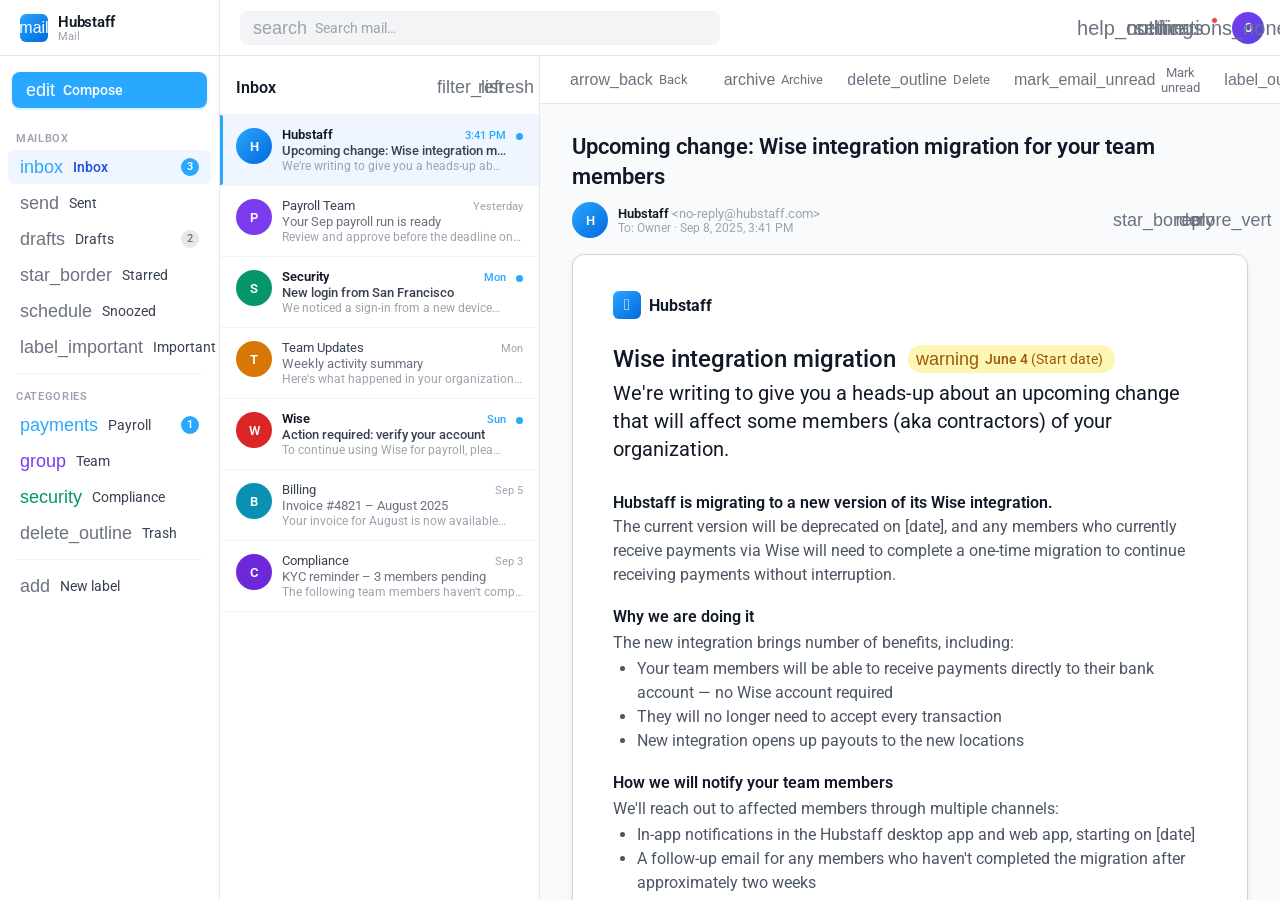
==== commit 97020293: "Self-host Material Symbols Rounded font — no Google Fonts dependency" ====
--- a/wise-email.html
+++ b/wise-email.html
@@ -6,6 +6,7 @@
 <title>Inbox – Hubstaff Mail</title>
 <link rel="preconnect" href="https://fonts.googleapis.com" />
 <link rel="preconnect" href="https://fonts.gstatic.com" crossorigin />
+<link rel="stylesheet" href="material-symbols.css" />
 <link href="https://fonts.googleapis.com/css2?family=Roboto:wght@300;400;500;600;700&display=swap" rel="stylesheet" />
 <style>
   *, *::before, *::after { box-sizing: border-box; margin: 0; padding: 0; }
@@ -687,148 +688,6 @@
   ::-webkit-scrollbar-thumb { background: #d1d5db; border-radius: 3px; }
   ::-webkit-scrollbar-thumb:hover { background: #9ca3af; }
 </style>
-<script>
-/**
- * icon-fallback.js
- * ─────────────────────────────────────────────────────────────────
- * Detects when Material Symbols Rounded fails to load (e.g. Brave
- * shields, offline, ad blocker) and replaces every .icon span with
- * an inline SVG — so icons always render regardless of network or
- * browser security settings.
- *
- * Add to any prototype page:
- *   <script src="icon-fallback.js"></script>
- * ─────────────────────────────────────────────────────────────────
- */
-(function () {
-  // ── SVG paths for every icon used in the prototype ──────────────
-  // viewBox="0 0 24 24", fill="currentColor"
-  const ICONS = {
-    mail:                 'M20 4H4c-1.1 0-2 .9-2 2v12c0 1.1.9 2 2 2h16c1.1 0 2-.9 2-2V6c0-1.1-.9-2-2-2zm0 4l-8 5-8-5V6l8 5 8-5v2z',
-    check:               'M9 16.2L4.8 12l-1.4 1.4L9 19 21 7l-1.4-1.4L9 16.2z',
-    warning:             'M1 21h22L12 2 1 21zm12-3h-2v-2h2v2zm0-4h-2v-4h2v4z',
-    cancel:              'M12 2C6.47 2 2 6.47 2 12s4.47 10 10 10 10-4.47 10-10S17.53 2 12 2zm5 13.59L15.59 17 12 13.41 8.41 17 7 15.59 10.59 12 7 8.41 8.41 7 12 10.59 15.59 7 17 8.41 13.41 12 17 15.59z',
-    do_not_disturb_on:   'M12 2C6.48 2 2 6.48 2 12s4.48 10 10 10 10-4.48 10-10S17.52 2 12 2zm5 11H7v-2h10v2z',
-    info:                'M12 2C6.48 2 2 6.48 2 12s4.48 10 10 10 10-4.48 10-10S17.52 2 12 2zm1 15h-2v-6h2v6zm0-8h-2V7h2v2z',
-    download:            'M19 9h-4V3H9v6H5l7 7 7-7zM5 18v2h14v-2H5z',
-    arrow_forward:       'M12 4l-1.41 1.41L16.17 11H4v2h12.17l-5.58 5.59L12 20l8-8z',
-    arrow_back:          'M20 11H7.83l5.59-5.59L12 4l-8 8 8 8 1.41-1.41L7.83 13H20v-2z',
-    search:              'M15.5 14h-.79l-.28-.27C15.41 12.59 16 11.11 16 9.5 16 5.91 13.09 3 9.5 3S3 5.91 3 9.5 5.91 16 9.5 16c1.61 0 3.09-.59 4.23-1.57l.27.28v.79l5 4.99L20.49 19l-4.99-5zm-6 0C7.01 14 5 11.99 5 9.5S7.01 5 9.5 5 14 7.01 14 9.5 11.99 14 9.5 14z',
-    filter_list:         'M10 18h4v-2h-4v2zM3 6v2h18V6H3zm3 7h12v-2H6v2z',
-    sort:                'M3 18h6v-2H3v2zM3 6v2h18V6H3zm0 7h12v-2H3v2z',
-    refresh:             'M17.65 6.35C16.2 4.9 14.21 4 12 4c-4.42 0-7.99 3.58-7.99 8s3.57 8 7.99 8c3.73 0 6.84-2.55 7.73-6h-2.08c-.82 2.33-3.04 4-5.65 4-3.31 0-6-2.69-6-6s2.69-6 6-6c1.66 0 3.14.69 4.22 1.78L13 11h7V4l-2.35 2.35z',
-    settings:            'M19.14 12.94c.04-.3.06-.61.06-.94 0-.32-.02-.64-.07-.94l2.03-1.58c.18-.14.23-.41.12-.61l-1.92-3.32c-.12-.22-.37-.29-.59-.22l-2.39.96c-.5-.38-1.03-.7-1.62-.94l-.36-2.54c-.04-.24-.24-.41-.48-.41h-3.84c-.24 0-.43.17-.47.41l-.36 2.54c-.59.24-1.13.56-1.62.94l-2.39-.96c-.22-.08-.47 0-.59.22L2.74 8.87c-.12.21-.08.47.12.61l2.03 1.58c-.05.3-.07.63-.07.94s.02.64.07.94l-2.03 1.58c-.18.14-.23.41-.12.61l1.92 3.32c.12.22.37.29.59.22l2.39-.96c.5.38 1.03.7 1.62.94l.36 2.54c.05.24.24.41.48.41h3.84c.24 0 .44-.17.47-.41l.36-2.54c.59-.24 1.13-.56 1.62-.94l2.39.96c.22.08.47 0 .59-.22l1.92-3.32c.12-.22.07-.47-.12-.61l-2.01-1.58zM12 15.6c-1.98 0-3.6-1.62-3.6-3.6s1.62-3.6 3.6-3.6 3.6 1.62 3.6 3.6-1.62 3.6-3.6 3.6z',
-    payments:            'M20 4H4c-1.11 0-1.99.89-1.99 2L2 18c0 1.11.89 2 2 2h16c1.11 0 2-.89 2-2V6c0-1.11-.89-2-2-2zm0 14H4v-6h16v6zm0-10H4V6h16v2z',
-    group:               'M16 11c1.66 0 2.99-1.34 2.99-3S17.66 5 16 5c-1.66 0-3 1.34-3 3s1.34 3 3 3zm-8 0c1.66 0 2.99-1.34 2.99-3S9.66 5 8 5C6.34 5 5 6.34 5 8s1.34 3 3 3zm0 2c-2.33 0-7 1.17-7 3.5V19h14v-2.5c0-2.33-4.67-3.5-7-3.5zm8 0c-.29 0-.62.02-.97.05 1.16.84 1.97 1.97 1.97 3.45V19h6v-2.5c0-2.33-4.67-3.5-7-3.5z',
-    dashboard:           'M3 13h8V3H3v10zm0 8h8v-6H3v6zm10 0h8V11h-8v10zm0-18v6h8V3h-8z',
-    schedule:            'M11.99 2C6.47 2 2 6.48 2 12s4.47 10 9.99 10C17.52 22 22 17.52 22 12S17.52 2 11.99 2zM12 20c-4.42 0-8-3.58-8-8s3.58-8 8-8 8 3.58 8 8-3.58 8-8 8zm.5-13H11v6l5.25 3.15.75-1.23-4.5-2.67V7z',
-    bar_chart:           'M5 9.2h3V19H5zM10.6 5h2.8v14h-2.8zm5.6 8H19v6h-2.8z',
-    insert_chart_outlined:'M9 17H7v-7h2v7zm4 0h-2V7h2v10zm4 0h-2v-4h2v4zm2.5 2.1h-15V5h15v14.1zm0-16.1h-15c-1.1 0-2 .9-2 2v14c0 1.1.9 2 2 2h15c1.1 0 2-.9 2-2V5c0-1.1-.9-2-2-2z',
-    location_on:         'M12 2C8.13 2 5 5.13 5 9c0 5.25 7 13 7 13s7-7.75 7-13c0-3.87-3.13-7-7-7zm0 9.5c-1.38 0-2.5-1.12-2.5-2.5s1.12-2.5 2.5-2.5 2.5 1.12 2.5 2.5-1.12 2.5-2.5 2.5z',
-    check_box:           'M19 3H5c-1.11 0-2 .9-2 2v14c0 1.1.89 2 2 2h14c1.11 0 2-.9 2-2V5c0-1.1-.89-2-2-2zm-9 14l-5-5 1.41-1.41L10 14.17l7.59-7.59L19 8l-9 9z',
-    calendar_today:      'M20 3h-1V1h-2v2H7V1H5v2H4c-1.1 0-2 .9-2 2v16c0 1.1.9 2 2 2h16c1.1 0 2-.9 2-2V5c0-1.1-.9-2-2-2zm0 18H4V8h16v13z',
-    description:         'M14 2H6c-1.1 0-1.99.9-1.99 2L4 20c0 1.1.89 2 1.99 2H18c1.1 0 2-.9 2-2V8l-6-6zm2 16H8v-2h8v2zm0-4H8v-2h8v2zm-3-5V3.5L18.5 9H13z',
-    link:                'M3.9 12c0-1.71 1.39-3.1 3.1-3.1h4V7H7c-2.76 0-5 2.24-5 5s2.24 5 5 5h4v-1.9H7c-1.71 0-3.1-1.39-3.1-3.1zM8 13h8v-2H8v2zm9-6h-4v1.9h4c1.71 0 3.1 1.39 3.1 3.1s-1.39 3.1-3.1 3.1h-4V17h4c2.76 0 5-2.24 5-5s-2.24-5-5-5z',
-    history:             'M13 3c-4.97 0-9 4.03-9 9H1l3.89 3.89.07.14L9 12H6c0-3.87 3.13-7 7-7s7 3.13 7 7-3.13 7-7 7c-1.93 0-3.68-.79-4.94-2.06l-1.42 1.42C8.27 19.99 10.51 21 13 21c4.97 0 9-4.03 9-9s-4.03-9-9-9zm-1 5v5l4.28 2.54.72-1.21-3.5-2.08V8H12z',
-    add_circle:          'M12 2C6.48 2 2 6.48 2 12s4.48 10 10 10 10-4.48 10-10S17.52 2 12 2zm5 11h-4v4h-2v-4H7v-2h4V7h2v4h4v2z',
-    add:                 'M19 13h-6v6h-2v-6H5v-2h6V5h2v6h6v2z',
-    edit:                'M3 17.25V21h3.75L17.81 9.94l-3.75-3.75L3 17.25zM20.71 7.04c.39-.39.39-1.02 0-1.41l-2.34-2.34c-.39-.39-1.02-.39-1.41 0l-1.83 1.83 3.75 3.75 1.83-1.83z',
-    menu:                'M3 18h18v-2H3v2zm0-5h18v-2H3v2zm0-7v2h18V6H3z',
-    close:               'M19 6.41L17.59 5 12 10.59 6.41 5 5 6.41 10.59 12 5 17.59 6.41 19 12 13.41 17.59 19 19 17.59 13.41 12z',
-    more_vert:           'M12 8c1.1 0 2-.9 2-2s-.9-2-2-2-2 .9-2 2 .9 2 2 2zm0 2c-1.1 0-2 .9-2 2s.9 2 2 2 2-.9 2-2-.9-2-2-2zm0 6c-1.1 0-2 .9-2 2s.9 2 2 2 2-.9 2-2-.9-2-2-2z',
-    more_horiz:          'M6 10c-1.1 0-2 .9-2 2s.9 2 2 2 2-.9 2-2-.9-2-2-2zm12 0c-1.1 0-2 .9-2 2s.9 2 2 2 2-.9 2-2-.9-2-2-2zm-6 0c-1.1 0-2 .9-2 2s.9 2 2 2 2-.9 2-2-.9-2-2-2z',
-    send:                'M2.01 21L23 12 2.01 3 2 10l15 2-15 2z',
-    drafts:              'M21.99 8c0-.72-.37-1.35-.94-1.7L12 1 2.95 6.3C2.38 6.65 2 7.28 2 8v12c0 1.1.9 2 2 2h16c1.1 0 2-.9 2-2l-.01-12zM12 13L3.74 7.84 12 3l8.26 4.84L12 13z',
-    star_border:         'M22 9.24l-7.19-.62L12 2 9.19 8.63 2 9.24l5.46 4.73L5.82 21 12 17.27 18.18 21l-1.63-7.03L22 9.24zM12 15.4l-3.76 2.27 1-4.28-3.32-2.88 4.38-.38L12 6.1l1.71 4.04 4.38.38-3.32 2.88 1 4.28L12 15.4z',
-    label_important:     'M3.5 18.49l6-6.01 4 4L22 6.92l-1.41-1.41-7.09 7.97-4-4L2 16.99z',
-    inbox:               'M19 3H4.99c-1.11 0-1.98.89-1.98 2L3 19c0 1.1.88 2 1.99 2H19c1.1 0 2-.9 2-2V5c0-1.11-.9-2-2-2zm0 12h-4c0 1.66-1.35 3-3 3s-3-1.34-3-3H4.99V5H19v10z',
-    delete_outline:      'M6 19c0 1.1.9 2 2 2h8c1.1 0 2-.9 2-2V7H6v12zM8 9h8v10H8V9zm7.5-5l-1-1h-5l-1 1H5v2h14V4z',
-    archive:             'M20.54 5.23l-1.39-1.68C18.88 3.21 18.47 3 18 3H6c-.47 0-.88.21-1.16.55L3.46 5.23C3.17 5.57 3 6.02 3 6.5V19c0 1.1.9 2 2 2h14c1.1 0 2-.9 2-2V6.5c0-.48-.17-.93-.46-1.27zM12 17.5L6.5 12H10v-2h4v2h3.5L12 17.5zM5.12 5l.81-1h12l.94 1H5.12z',
-    mark_email_unread:   'M22 10V6c0-1.1-.9-2-2-2H4c-1.1 0-2 .9-2 2v12c0 1.1.9 2 2 2h12v-2H4V8l8 5 8-5v2h2zm-10 3L4 8h16l-8 5zm7 4v3h2v-3h3v-2h-3v-3h-2v3h-3v2h3z',
-    label_outline:       'M17.63 5.84C17.27 5.33 16.67 5 16 5L5 5.01C3.9 5.01 3 5.9 3 7v10c0 1.1.9 1.99 2 1.99L16 19c.67 0 1.27-.33 1.63-.84L22 12l-4.37-6.16z',
-    currency_exchange:   'M12 1C5.93 1 1 5.93 1 12s4.93 11 11 11 11-4.93 11-11S18.07 1 12 1zm0 20c-4.97 0-9-4.03-9-9s4.03-9 9-9 9 4.03 9 9-4.03 9-9 9zm.5-13H11v1.5H9.5v2h4v1H9.5v2H11V16h1.5v-1.5h1.5v-2h-4v-1h4v-2H12.5V7z',
-    north_east:          'M9 5v2h6.59L4 18.59 5.41 20 17 8.41V15h2V5z',
-    timer:               'M15 1H9v2h6V1zm-4 13h2V8h-2v6zm8.03-6.61l1.42-1.42c-.43-.51-.9-.99-1.41-1.41l-1.42 1.42C16.07 4.74 14.12 4 12 4c-4.97 0-9 4.03-9 9s4.02 9 9 9 9-4.03 9-9c0-2.12-.74-4.07-1.97-5.61zM12 20c-3.87 0-7-3.13-7-7s3.13-7 7-7 7 3.13 7 7-3.13 7-7 7z',
-    call:                'M6.62 10.79c1.44 2.83 3.76 5.14 6.59 6.59l2.2-2.2c.27-.27.67-.36 1.02-.24 1.12.37 2.33.57 3.57.57.55 0 1 .45 1 1V20c0 .55-.45 1-1 1-9.39 0-17-7.61-17-17 0-.55.45-1 1-1h3.5c.55 0 1 .45 1 1 0 1.25.2 2.45.57 3.57.11.35.03.74-.25 1.02l-2.2 2.2z',
-    help_outline:        'M11 18h2v-2h-2v2zm1-16C6.48 2 2 6.48 2 12s4.48 10 10 10 10-4.48 10-10S17.52 2 12 2zm0 18c-4.41 0-8-3.59-8-8s3.59-8 8-8 8 3.59 8 8-3.59 8-8 8zm0-14c-2.21 0-4 1.79-4 4h2c0-1.1.9-2 2-2s2 .9 2 2c0 2-3 1.75-3 5h2c0-2.25 3-2.5 3-5 0-2.21-1.79-4-4-4z',
-    notifications_none:  'M12 22c1.1 0 2-.9 2-2h-4c0 1.1.9 2 2 2zm6-6v-5c0-3.07-1.64-5.64-4.5-6.32V4c0-.83-.67-1.5-1.5-1.5s-1.5.67-1.5 1.5v.68C7.63 5.36 6 7.92 6 11v5l-2 2v1h16v-1l-2-2z',
-    card_giftcard:       'M20 6h-2.18c.07-.24.18-.46.18-.71C18 3.47 16.53 2 14.71 2c-.87 0-1.65.37-2.21.95L12 3.48l-.49-.52C10.94 2.37 10.15 2 9.29 2 7.47 2 6 3.47 6 5.29c0 .25.11.47.18.71H4c-1.11 0-1.99.89-1.99 2L2 19c0 1.11.89 2 2 2h16c1.11 0 2-.89 2-2V8c0-1.11-.89-2-2-2zm-5.29-2c.72 0 1.29.57 1.29 1.29S15.43 6.57 14.71 6.57 13.41 6 13.41 5.29 13.99 4 14.71 4zM9.29 4c.72 0 1.29.57 1.29 1.29S10.01 6.57 9.29 6.57 8 6 8 5.29 8.57 4 9.29 4zM20 19H4v-2h16v2zm0-5H4V8h5.08L7 10.83 8.62 12 11 8.76l1-1.36 1 1.36L15.38 12 17 10.83 14.92 8H20v6z',
-    apps:                'M4 8h4V4H4v4zm6 12h4v-4h-4v4zm-6 0h4v-4H4v4zm0-6h4v-4H4v4zm6 0h4v-4h-4v4zm6-10v4h4V4h-4zm-6 4h4V4h-4v4zm6 6h4v-4h-4v4zm0 6h4v-4h-4v4z',
-    expand_more:         'M16.59 8.59L12 13.17 7.41 8.59 6 10l6 6 6-6z',
-    expand_less:         'M12 8l-6 6 1.41 1.41L12 10.83l4.59 4.58L18 14z',
-    reply:               'M10 9V5l-7 7 7 7v-4.1c5 0 8.5 1.6 11 5.1-1-5-4-10-11-11z',
-    security:            'M12 1L3 5v6c0 5.55 3.84 10.74 9 12 5.16-1.26 9-6.45 9-12V5l-9-4zm0 10.99h7c-.53 4.12-3.28 7.79-7 8.94V12H5V6.3l7-3.11v8.8z',
-  };
-
-  // ── Build an SVG element for a given icon name ───────────────────
-  function makeSVG(name, size, color) {
-    const path = ICONS[name];
-    if (!path) return null;
-    const svg = document.createElementNS('http://www.w3.org/2000/svg', 'svg');
-    svg.setAttribute('viewBox', '0 0 24 24');
-    svg.setAttribute('width', size);
-    svg.setAttribute('height', size);
-    svg.style.fill = color || 'currentColor';
-    svg.style.display = 'inline-block';
-    svg.style.flexShrink = '0';
-    svg.style.verticalAlign = 'middle';
-    const p = document.createElementNS('http://www.w3.org/2000/svg', 'path');
-    p.setAttribute('d', path);
-    svg.appendChild(p);
-    return svg;
-  }
-
-  // ── Replace all .icon spans with SVGs ────────────────────────────
-  function applyFallback() {
-    document.querySelectorAll('.icon').forEach(function (el) {
-      // Skip if already replaced
-      if (el.tagName === 'svg' || el.tagName === 'SVG') return;
-      var name = (el.textContent || el.innerText || '').trim();
-      if (!name || !ICONS[name]) return;
-
-      // Read size and color from inline style first, then computed
-      var size = 18;
-      if (el.style.fontSize) {
-        size = parseFloat(el.style.fontSize) || 18;
-      } else {
-        try { size = parseFloat(window.getComputedStyle(el).fontSize) || 18; } catch(e) {}
-      }
-
-      var color = 'currentColor';
-      if (el.style.color) {
-        color = el.style.color;
-      }
-
-      var path = ICONS[name];
-      var svg = document.createElementNS('http://www.w3.org/2000/svg', 'svg');
-      svg.setAttribute('viewBox', '0 0 24 24');
-      svg.setAttribute('width', size);
-      svg.setAttribute('height', size);
-      svg.setAttribute('fill', color);
-      // Use setAttribute for class — SVG className is SVGAnimatedString, not a string
-      svg.setAttribute('class', el.getAttribute('class') || '');
-      svg.style.cssText = 'display:inline-block;flex-shrink:0;vertical-align:middle;';
-      if (el.style.color) svg.style.fill = el.style.color;
-
-      var p = document.createElementNS('http://www.w3.org/2000/svg', 'path');
-      p.setAttribute('d', path);
-      svg.appendChild(p);
-
-      if (el.parentNode) el.parentNode.replaceChild(svg, el);
-    });
-  }
-
-  // ── Always apply SVG icons — no font dependency ──────────────────
-  // Font-check approaches are unreliable across Brave/Safari/Firefox.
-  // SVGs look identical and work 100% everywhere, offline included.
-  if (document.readyState === 'loading') {
-    document.addEventListener('DOMContentLoaded', applyFallback);
-  } else {
-    applyFallback();
-  }
-})();
-
-</script>
 </head>
 <body>
 <div class="app">
--- a/material-symbols.css
+++ b/material-symbols.css
@@ -0,0 +1,33 @@
+/* Self-hosted Material Symbols Rounded — variable font
+   Works in all browsers with no external network dependency.
+   Font file: MaterialSymbolsRounded-VariableFont_FILL,GRAD,opsz,wght.ttf
+*/
+@font-face {
+  font-family: 'Material Symbols Rounded';
+  font-style: normal;
+  font-weight: 100 700;
+  font-display: block;
+  src: url('MaterialSymbolsRounded-VariableFont_FILL,GRAD,opsz,wght.ttf') format('truetype');
+}
+
+.icon {
+  font-family: 'Material Symbols Rounded', sans-serif;
+  font-weight: normal;
+  font-style: normal;
+  font-size: inherit;
+  font-variation-settings: 'FILL' 0, 'wght' 400, 'GRAD' 0, 'opsz' 18;
+  line-height: 1;
+  display: inline-block;
+  white-space: nowrap;
+  user-select: none;
+  letter-spacing: normal;
+  text-transform: none;
+  word-wrap: normal;
+  direction: ltr;
+  font-feature-settings: 'liga' 1;
+  -webkit-font-feature-settings: 'liga' 1;
+  -moz-font-feature-settings: 'liga' 1;
+  -webkit-font-smoothing: antialiased;
+  -moz-osx-font-smoothing: grayscale;
+  text-rendering: optimizeLegibility;
+}
